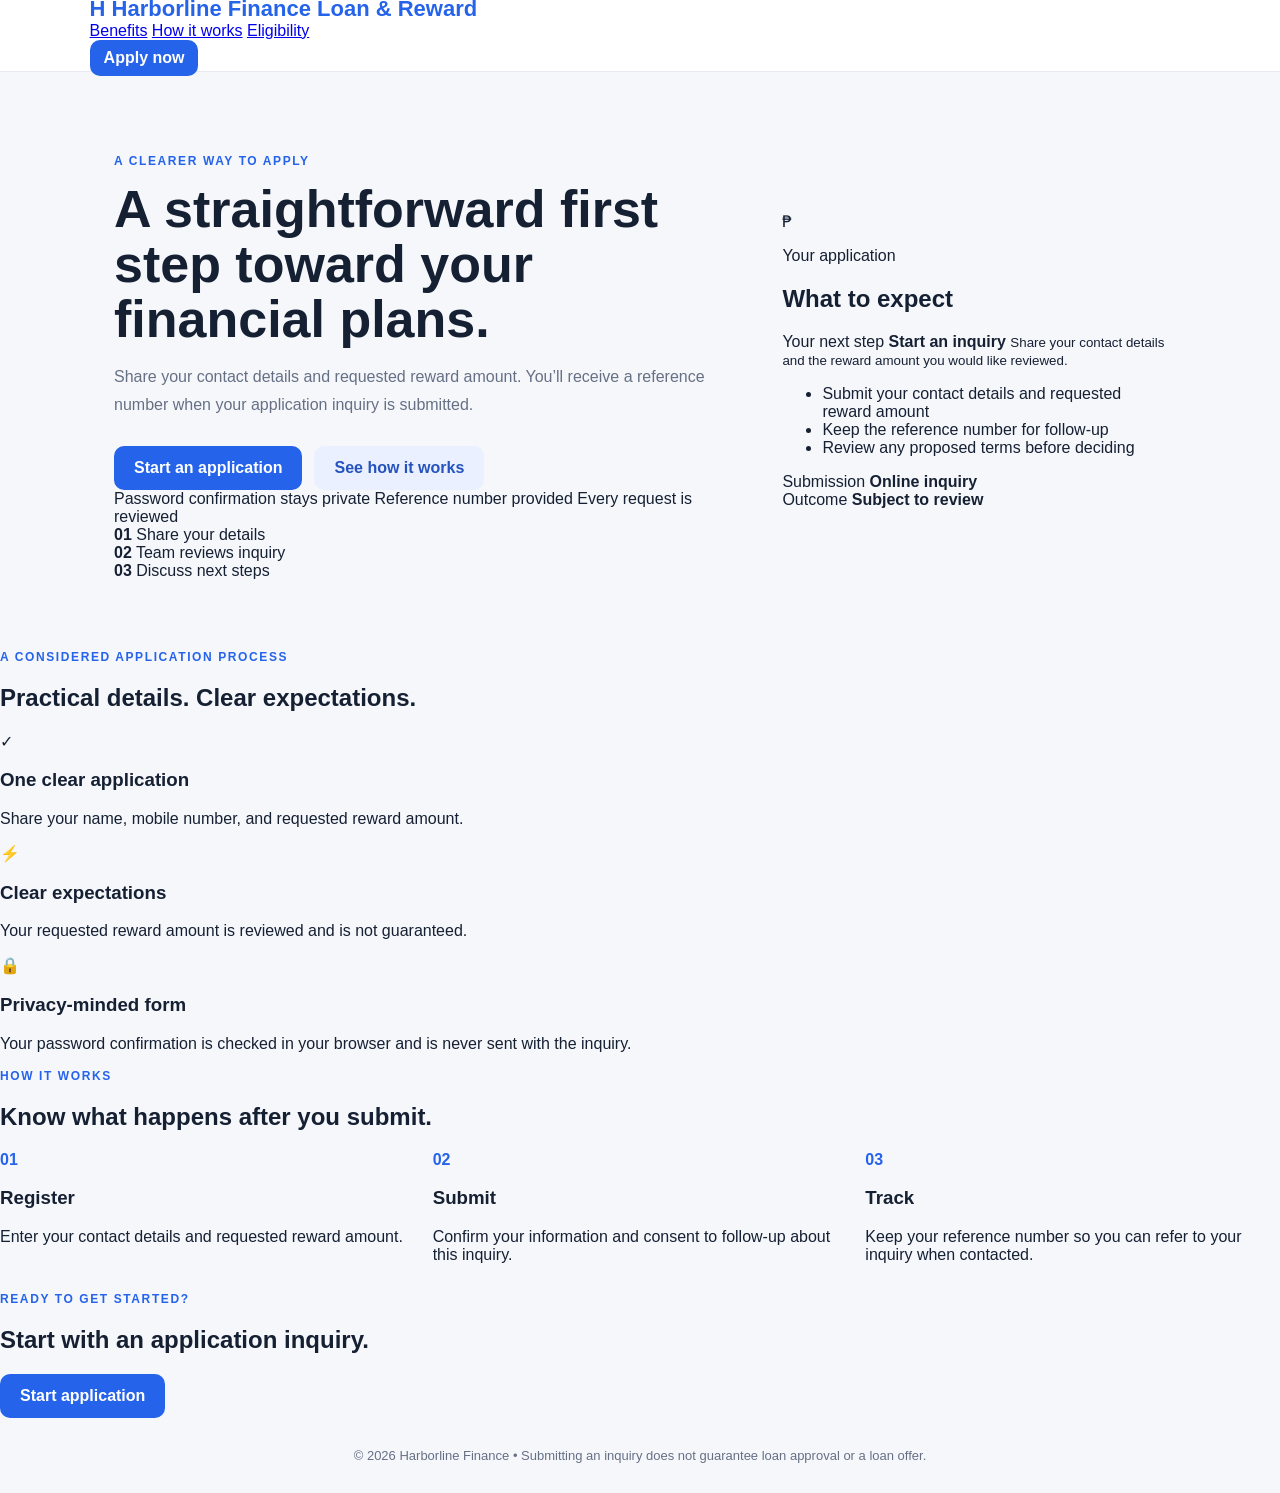
==== frontend/index.html @ 970af8f3 "Revise index.html for SEO and content improvements Updated the title and meta description for better" ====
<!doctype html>
<html lang="en">
<head>
  <meta charset="UTF-8">
  <meta name="viewport" content="width=device-width,initial-scale=1">
  <meta name="description" content="Start a loan application inquiry with Harborline Finance.">
  <title>Harborline Finance | Personal loan inquiries</title>
  <link rel="stylesheet" href="style.css">
</head>
<body>
  <header class="nav">
    <div class="nav-inner">
      <a class="brand" href="index.html" aria-label="Harborline Finance home">
        <span class="brand-mark" aria-hidden="true">H</span>
        <span class="brand-copy">
          <span class="brand-name"><span class="brand-harborline">Harborline</span> <span class="brand-finance">Finance</span></span>
          <span class="brand-tagline">Loan &amp; Reward</span>
        </span>
      </a>
      <nav class="nav-links" aria-label="Main navigation">
        <a href="#benefits">Benefits</a>
        <a href="#how">How it works</a>
        <a href="#eligibility">Eligibility</a>
      </nav>
      <a href="register.html" class="btn small">Apply now</a>
    </div>
  </header>

  <main class="hero container">
    <section class="hero-copy">
      <p class="eyebrow">A CLEARER WAY TO APPLY</p>
      <h1>A straightforward first step toward your financial plans.</h1>
      <p class="sub">Share your contact details and requested reward amount. You’ll receive a reference number when your application inquiry is submitted.</p>
      <div class="actions">
        <a href="register.html" class="btn">Start an application</a>
        <a href="#how" class="btn secondary">See how it works</a>
      </div>

      <div class="trust-row">
        <span>Password confirmation stays private</span>
        <span>Reference number provided</span>
        <span>Every request is reviewed</span>
      </div>

      <div class="stats-row">
        <div>
          <strong>01</strong>
          <span>Share your details</span>
        </div>
        <div>
          <strong>02</strong>
          <span>Team reviews inquiry</span>
        </div>
        <div>
          <strong>03</strong>
          <span>Discuss next steps</span>
        </div>
      </div>
    </section>

    <aside class="loan-panel" aria-label="Application information">
      <div class="panel-header">
        <div class="mini-badge">₱</div>
        <div>
          <p class="panel-label">Your application</p>
          <h2>What to expect</h2>
        </div>
      </div>

      <div class="amount-box">
        <span>Your next step</span>
        <strong>Start an inquiry</strong>
        <small>Share your contact details and the reward amount you would like reviewed.</small>
      </div>

      <ul class="feature-list">
        <li>Submit your contact details and requested reward amount</li>
        <li>Keep the reference number for follow-up</li>
        <li>Review any proposed terms before deciding</li>
      </ul>

      <div class="panel-footer">
        <div>
          <span>Submission</span>
          <strong>Online inquiry</strong>
        </div>
        <div>
          <span>Outcome</span>
          <strong>Subject to review</strong>
        </div>
      </div>
    </aside>
  </main>

  <section id="benefits" class="section container">
    <div class="section-heading">
      <p class="eyebrow">A CONSIDERED APPLICATION PROCESS</p>
      <h2>Practical details. Clear expectations.</h2>
    </div>

    <div class="feature-grid">
      <article class="feature-card">
        <div class="feature-icon">✓</div>
        <h3>One clear application</h3>
        <p>Share your name, mobile number, and requested reward amount.</p>
      </article>
      <article class="feature-card">
        <div class="feature-icon">⚡</div>
        <h3>Clear expectations</h3>
        <p>Your requested reward amount is reviewed and is not guaranteed.</p>
      </article>
      <article class="feature-card">
        <div class="feature-icon">🔒</div>
        <h3>Privacy-minded form</h3>
        <p>Your password confirmation is checked in your browser and is never sent with the inquiry.</p>
      </article>
    </div>
  </section>

  <section id="how" class="section container">
    <div class="section-heading">
      <p class="eyebrow">HOW IT WORKS</p>
      <h2>Know what happens after you submit.</h2>
    </div>

    <div class="steps">
      <div class="step-card">
        <b>01</b>
        <h3>Register</h3>
        <p>Enter your contact details and requested reward amount.</p>
      </div>
      <div class="step-card">
        <b>02</b>
        <h3>Submit</h3>
        <p>Confirm your information and consent to follow-up about this inquiry.</p>
      </div>
      <div class="step-card">
        <b>03</b>
        <h3>Track</h3>
        <p>Keep your reference number so you can refer to your inquiry when contacted.</p>
      </div>
    </div>
  </section>

  <section id="eligibility" class="cta-band container">
    <div>
      <p class="eyebrow">READY TO GET STARTED?</p>
      <h2>Start with an application inquiry.</h2>
    </div>
    <a href="register.html" class="btn">Start application</a>
  </section>

  <footer>© 2026 Harborline Finance • Submitting an inquiry does not guarantee loan approval or a loan offer.</footer>
</body>
</html>
---- frontend/style.css ----
*{box-sizing:border-box}body{margin:0;font-family:Inter,Arial,sans-serif;background:#f5f7fb;color:#162033}.nav{height:72px;background:#fff;border-bottom:1px solid #e7eaf0;display:flex;align-items:center;justify-content:space-between;padding:0 7%;}.brand{font-weight:800;font-size:22px;text-decoration:none;color:#162033}.brand span{color:#2563eb}.hero{max-width:1100px;margin:70px auto;display:grid;grid-template-columns:1.3fr .8fr;gap:45px;align-items:center;padding:0 24px}.eyebrow{font-size:12px;letter-spacing:1.6px;font-weight:800;color:#2563eb}.hero h1{font-size:52px;line-height:1.06;margin:14px 0}.sub,.muted{color:#667085;line-height:1.7}.actions{display:flex;gap:12px;margin-top:28px}.btn{display:inline-block;border:0;border-radius:10px;padding:13px 20px;background:#2563eb;color:#fff;text-decoration:none;font-weight:700;cursor:pointer}.btn:disabled{opacity:.6;cursor:not-allowed}.btn.secondary{background:#eaf0ff;color:#2453bd}.btn.small{padding:9px 14px}.card{background:#fff;border:1px solid #e6eaf0;border-radius:18px;padding:28px;box-shadow:0 10px 30px #1720330b}.reward .icon,.success-icon{width:52px;height:52px;border-radius:14px;background:#eaf0ff;color:#2563eb;display:grid;place-items:center;font-size:25px;font-weight:800}.reward li{margin:12px 0;color:#475467}.how{max-width:1100px;margin:0 auto 80px;padding:0 24px}.steps{display:grid;grid-template-columns:repeat(3,1fr);gap:18px}.steps b{color:#2563eb}.form-wrap{max-width:850px;margin:50px auto;padding:0 20px}.form-card h1{margin:8px 0}.grid{display:grid;grid-template-columns:1fr 1fr;gap:18px;margin:25px 0}label{display:flex;flex-direction:column;gap:7px;font-weight:700;font-size:14px}input,select{border:1px solid #d6dae3;border-radius:9px;padding:12px;font-size:15px;background:#fff}label.check{flex-direction:row;align-items:center;margin:20px 0;font-weight:500}.check input{width:auto}.message{min-height:22px}.error{color:#b42318}.success{text-align:center;max-width:600px;margin:auto}.success-icon{margin:0 auto 20px}footer{text-align:center;color:#667085;padding:30px;font-size:13px}@media(max-width:750px){.hero{grid-template-columns:1fr;margin:40px auto}.hero h1{font-size:38px}.steps,.grid{grid-template-columns:1fr}.nav{padding:0 20px}}
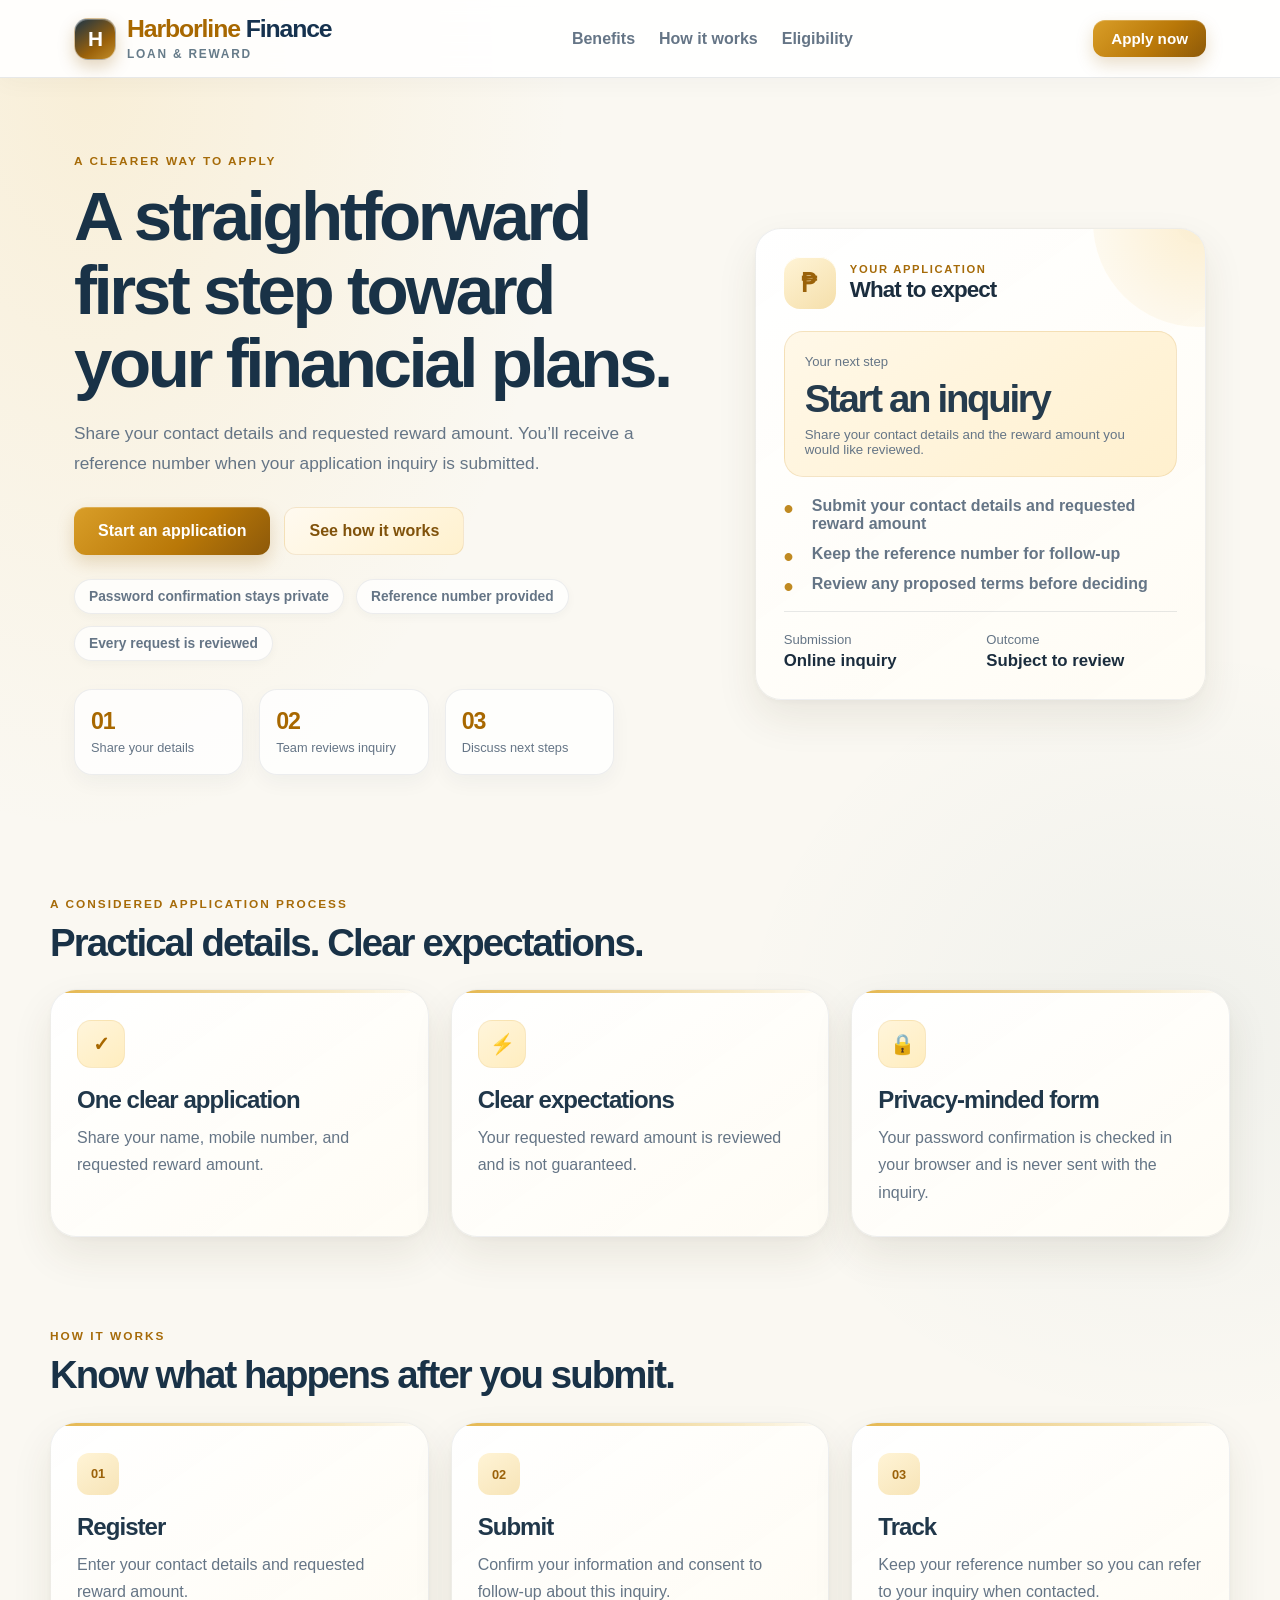
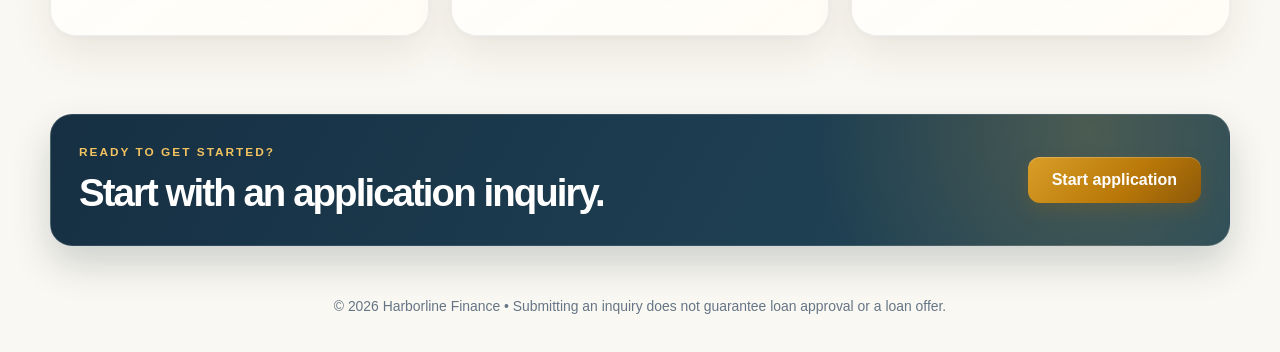
==== commit 1adf5688: "Update index.html" ====
--- a/frontend/index.html
+++ b/frontend/index.html
@@ -6,6 +6,12 @@
   <meta name="description" content="Start a loan application inquiry with Harborline Finance.">
   <title>Harborline Finance | Personal loan inquiries</title>
   <link rel="stylesheet" href="style.css">
+  <meta property="og:type" content="website">
+  <meta property="og:url" content="https://quickreward.vercel.app/">
+  <meta property="og:title" content="Harborline Finance | Loan & Reward">
+  <meta property="og:description" content="A straightforward first step toward your financial plans. Visit Harborline Finance to learn more.">
+  <meta property="og:image" content="https://quickreward.vercel.app/preview.jpg">
+  <meta name="twitter:card" content="summary_large_image">
 </head>
 <body>
   <header class="nav">
--- a/frontend/style.css
+++ b/frontend/style.css
@@ -1 +1,1173 @@
-*{box-sizing:border-box}body{margin:0;font-family:Inter,Arial,sans-serif;background:#f5f7fb;color:#162033}.nav{height:72px;background:#fff;border-bottom:1px solid #e7eaf0;display:flex;align-items:center;justify-content:space-between;padding:0 7%;}.brand{font-weight:800;font-size:22px;text-decoration:none;color:#162033}.brand span{color:#2563eb}.hero{max-width:1100px;margin:70px auto;display:grid;grid-template-columns:1.3fr .8fr;gap:45px;align-items:center;padding:0 24px}.eyebrow{font-size:12px;letter-spacing:1.6px;font-weight:800;color:#2563eb}.hero h1{font-size:52px;line-height:1.06;margin:14px 0}.sub,.muted{color:#667085;line-height:1.7}.actions{display:flex;gap:12px;margin-top:28px}.btn{display:inline-block;border:0;border-radius:10px;padding:13px 20px;background:#2563eb;color:#fff;text-decoration:none;font-weight:700;cursor:pointer}.btn:disabled{opacity:.6;cursor:not-allowed}.btn.secondary{background:#eaf0ff;color:#2453bd}.btn.small{padding:9px 14px}.card{background:#fff;border:1px solid #e6eaf0;border-radius:18px;padding:28px;box-shadow:0 10px 30px #1720330b}.reward .icon,.success-icon{width:52px;height:52px;border-radius:14px;background:#eaf0ff;color:#2563eb;display:grid;place-items:center;font-size:25px;font-weight:800}.reward li{margin:12px 0;color:#475467}.how{max-width:1100px;margin:0 auto 80px;padding:0 24px}.steps{display:grid;grid-template-columns:repeat(3,1fr);gap:18px}.steps b{color:#2563eb}.form-wrap{max-width:850px;margin:50px auto;padding:0 20px}.form-card h1{margin:8px 0}.grid{display:grid;grid-template-columns:1fr 1fr;gap:18px;margin:25px 0}label{display:flex;flex-direction:column;gap:7px;font-weight:700;font-size:14px}input,select{border:1px solid #d6dae3;border-radius:9px;padding:12px;font-size:15px;background:#fff}label.check{flex-direction:row;align-items:center;margin:20px 0;font-weight:500}.check input{width:auto}.message{min-height:22px}.error{color:#b42318}.success{text-align:center;max-width:600px;margin:auto}.success-icon{margin:0 auto 20px}footer{text-align:center;color:#667085;padding:30px;font-size:13px}@media(max-width:750px){.hero{grid-template-columns:1fr;margin:40px auto}.hero h1{font-size:38px}.steps,.grid{grid-template-columns:1fr}.nav{padding:0 20px}}
+* { box-sizing: border-box; }
+
+:root {
+  --bg: #faf8f2;
+  --panel: rgba(255, 255, 255, 0.92);
+  --panel-strong: #ffffff;
+  --primary: #a86800;
+  --primary-strong: #7e4d00;
+  --primary-soft: #fff4d8;
+  --accent: #b88624;
+  --text: #1b2d3e;
+  --muted: #657586;
+  --line: rgba(27, 45, 62, 0.1);
+  --shadow: 0 22px 55px rgba(63, 49, 23, 0.1);
+  --soft-raised: 0 18px 42px rgba(68, 53, 25, 0.09), 0 2px 7px rgba(68, 53, 25, 0.035);
+  --soft-inset: inset 0 1px 2px rgba(27, 45, 62, 0.025);
+  --success: #128366;
+  --danger: #b42318;
+}
+
+html {
+  scroll-behavior: smooth;
+}
+
+body {
+  margin: 0;
+  min-height: 100vh;
+  font-family: Inter, "Segoe UI", Arial, sans-serif;
+  background:
+    radial-gradient(ellipse at 7% 4%, rgba(240, 190, 79, 0.16), transparent 30rem),
+    radial-gradient(ellipse at 92% 53%, rgba(14, 74, 91, 0.045), transparent 28rem),
+    var(--bg);
+  color: var(--text);
+}
+
+img {
+  max-width: 100%;
+  display: block;
+}
+
+button, input, select, textarea {
+  font: inherit;
+}
+
+.container {
+  max-width: 1180px;
+  margin: 0 auto;
+  padding: 0 24px;
+}
+
+.nav {
+  position: sticky;
+  top: 0;
+  z-index: 5;
+  backdrop-filter: blur(16px);
+  background: rgba(255, 255, 255, 0.9);
+  border-bottom: 1px solid var(--line);
+  box-shadow: 0 4px 24px rgba(27, 45, 62, 0.035);
+}
+
+.nav-inner {
+  max-width: 1180px;
+  margin: 0 auto;
+  padding: 16px 24px;
+  display: flex;
+  align-items: center;
+  justify-content: space-between;
+  gap: 18px;
+}
+
+.nav-inner.narrow {
+  max-width: 1180px;
+}
+
+.brand {
+  display: inline-flex;
+  align-items: center;
+  gap: 11px;
+  color: var(--text);
+  text-decoration: none;
+  font-weight: 800;
+  font-size: clamp(1.25rem, 2.2vw, 1.55rem);
+  letter-spacing: -0.045em;
+  white-space: nowrap;
+  transition: transform 0.18s ease;
+}
+
+.brand:hover {
+  transform: translateY(-1px);
+}
+
+.brand-mark {
+  width: 42px;
+  height: 42px;
+  display: grid;
+  place-items: center;
+  flex: 0 0 auto;
+  border: 1px solid rgba(255, 255, 255, 0.55);
+  border-radius: 14px;
+  background: linear-gradient(145deg, #1b3448 0%, #9a610a 64%, #edbd4b 140%);
+  box-shadow: 0 7px 16px rgba(142, 91, 8, 0.25), inset 0 1px 0 rgba(255, 255, 255, 0.3);
+  color: #fff;
+  font-size: 1.3rem;
+  font-weight: 850;
+  letter-spacing: -0.06em;
+}
+
+.brand-copy,
+.brand .brand-name,
+.brand .brand-tagline {
+  display: block;
+}
+
+.brand .brand-name {
+  line-height: 1.05;
+}
+
+.brand-harborline {
+  color: #a86800;
+}
+
+.brand-finance {
+  color: #16324f;
+}
+
+.brand .brand-tagline {
+  margin-top: 5px;
+  color: #667b89;
+  font-size: 0.48em;
+  font-weight: 750;
+  letter-spacing: 0.15em;
+  line-height: 1.2;
+  text-transform: uppercase;
+}
+
+.nav-links {
+  display: flex;
+  align-items: center;
+  gap: 24px;
+}
+
+.nav-links a {
+  text-decoration: none;
+  color: var(--muted);
+  font-weight: 600;
+  transition: color 0.15s ease;
+}
+
+.nav-links a:hover {
+  color: var(--primary);
+}
+
+.btn {
+  display: inline-flex;
+  align-items: center;
+  justify-content: center;
+  border: none;
+  border-radius: 12px;
+  background: linear-gradient(135deg, #d99e28 0%, #b97808 58%, #8d5909 100%);
+  color: #fff;
+  font-weight: 700;
+  text-decoration: none;
+  cursor: pointer;
+  padding: 14px 24px;
+  box-shadow: 0 7px 17px rgba(153, 99, 13, 0.22), inset 0 1px 0 rgba(255, 255, 255, 0.22);
+  transition: transform 0.18s ease, box-shadow 0.18s ease, background-color 0.18s ease;
+}
+
+.btn:hover {
+  transform: translateY(-2px);
+  box-shadow: 0 11px 22px rgba(153, 99, 13, 0.28), inset 0 1px 0 rgba(255, 255, 255, 0.24);
+}
+
+.btn:focus-visible,
+.nav a:focus-visible,
+input:focus-visible,
+select:focus-visible,
+textarea:focus-visible {
+  outline: 3px solid rgba(195, 137, 32, 0.38);
+  outline-offset: 3px;
+}
+
+.btn:disabled {
+  opacity: 0.65;
+  cursor: not-allowed;
+  transform: none;
+}
+
+.btn.secondary {
+  border: 1px solid rgba(168, 104, 0, 0.13);
+  background: linear-gradient(145deg, #fffaf0, #fff1ce);
+  color: #80520b;
+  box-shadow: none;
+}
+
+.btn.small {
+  padding: 10px 18px;
+  font-size: 0.95rem;
+}
+
+.hero {
+  display: grid;
+  grid-template-columns: 1.25fr 0.9fr;
+  align-items: center;
+  gap: 54px;
+  min-height: 680px;
+  padding-top: 76px;
+  padding-bottom: 64px;
+}
+
+.eyebrow {
+  margin: 0 0 12px;
+  font-size: 0.74rem;
+  font-weight: 800;
+  letter-spacing: 0.17em;
+  color: #a66b09;
+}
+
+.hero-copy h1,
+.section-heading h2,
+.info-panel h1,
+.form-panel h2,
+.success-card h1 {
+  margin: 0;
+  letter-spacing: -0.05em;
+  line-height: 1.06;
+}
+
+.hero-copy h1 {
+  font-size: clamp(3rem, 5.4vw, 5.35rem);
+  max-width: 610px;
+  color: #193247;
+}
+
+.sub,
+.muted,
+.success-copy {
+  color: var(--muted);
+  line-height: 1.75;
+}
+
+.sub {
+  max-width: 610px;
+  margin-top: 18px;
+  font-size: 1.08rem;
+  max-width: 570px;
+}
+
+.actions {
+  display: flex;
+  flex-wrap: wrap;
+  gap: 14px;
+  margin-top: 28px;
+}
+
+.trust-row {
+  display: flex;
+  flex-wrap: wrap;
+  gap: 12px;
+  margin-top: 24px;
+}
+
+.trust-row span {
+  background: rgba(255, 255, 255, 0.76);
+  border: 1px solid rgba(27, 45, 62, 0.08);
+  border-radius: 999px;
+  padding: 9px 14px;
+  color: var(--muted);
+  font-size: 0.86rem;
+  font-weight: 600;
+  box-shadow: 0 3px 10px rgba(27, 45, 62, 0.035);
+}
+
+.stats-row {
+  display: grid;
+  grid-template-columns: repeat(3, minmax(120px, 1fr));
+  gap: 16px;
+  max-width: 540px;
+  margin-top: 28px;
+}
+
+.stats-row div {
+  background: rgba(255, 255, 255, 0.78);
+  border: 1px solid rgba(27, 45, 62, 0.08);
+  border-radius: 18px;
+  padding: 18px 16px;
+  box-shadow: 0 8px 20px rgba(27, 45, 62, 0.045);
+}
+
+.stats-row strong {
+  display: block;
+  font-size: 1.45rem;
+  letter-spacing: -0.05em;
+  margin-bottom: 3px;
+  color: #a86800;
+}
+
+.stats-row span {
+  color: var(--muted);
+  font-size: 0.8rem;
+}
+
+.loan-panel,
+.feature-card,
+.step-card,
+.auth-panel,
+.success-card {
+  background: linear-gradient(145deg, rgba(255, 255, 255, 0.98), rgba(255, 252, 244, 0.96));
+  border: 1px solid rgba(27, 45, 62, 0.075);
+  box-shadow: var(--soft-raised);
+  border-radius: 26px;
+  backdrop-filter: blur(10px);
+}
+
+.feature-card,
+.step-card {
+  transition: transform 0.18s ease, box-shadow 0.18s ease, border-color 0.18s ease;
+}
+
+.feature-card:hover,
+.step-card:hover {
+  transform: translateY(-3px);
+  border-color: rgba(29, 78, 216, 0.18);
+  box-shadow: 9px 9px 22px rgba(191, 201, 217, 0.35), -9px -9px 22px rgba(255, 255, 255, 0.96);
+}
+
+.loan-panel {
+  position: relative;
+  overflow: hidden;
+  padding: 28px;
+}
+
+.loan-panel::before {
+  position: absolute;
+  content: "";
+  width: 210px;
+  height: 210px;
+  top: -112px;
+  right: -98px;
+  border-radius: 50%;
+  background: radial-gradient(circle, rgba(240, 190, 79, 0.25), rgba(240, 190, 79, 0));
+  pointer-events: none;
+}
+
+.panel-header {
+  display: flex;
+  align-items: center;
+  gap: 14px;
+  margin-bottom: 22px;
+}
+
+.mini-badge {
+  width: 52px;
+  height: 52px;
+  border-radius: 16px;
+  background: linear-gradient(145deg, #fff4d6, #f5dfab);
+  color: #9a620a;
+  box-shadow: inset 0 1px 0 rgba(255, 255, 255, 0.9);
+  display: grid;
+  place-items: center;
+  font-size: 1.6rem;
+  font-weight: 800;
+}
+
+.panel-label {
+  margin: 0 0 2px;
+  font-size: 0.7rem;
+  text-transform: uppercase;
+  letter-spacing: 0.15em;
+  color: #a66b09;
+  font-weight: 700;
+}
+
+.panel-header h2 {
+  margin: 0;
+  font-size: 1.4rem;
+  letter-spacing: -0.04em;
+}
+
+.amount-box {
+  background: linear-gradient(145deg, #fff8e8 0%, #fff0ce 100%);
+  border: 1px solid rgba(185, 125, 22, 0.16);
+  border-radius: 19px;
+  padding: 22px 20px 19px;
+}
+
+.amount-box span,
+.reference-box span,
+.panel-footer span {
+  display: block;
+  color: var(--muted);
+  font-size: 0.82rem;
+}
+
+.amount-box strong {
+  display: block;
+  margin-top: 8px;
+  font-size: clamp(1.8rem, 3vw, 2.55rem);
+  letter-spacing: -0.06em;
+  color: #253b4d;
+}
+
+.amount-box small {
+  display: block;
+  margin-top: 6px;
+  color: var(--muted);
+}
+
+.feature-list {
+  padding: 0;
+  margin: 20px 0 0;
+  list-style: none;
+  display: grid;
+  gap: 12px;
+}
+
+.feature-list li {
+  position: relative;
+  padding-left: 28px;
+  color: var(--muted);
+  font-weight: 600;
+}
+
+.feature-list li::before {
+  content: "•";
+  position: absolute;
+  left: 0;
+  top: -2px;
+  color: #c08a22;
+  font-size: 1.7rem;
+  line-height: 1;
+}
+
+.panel-footer {
+  display: grid;
+  grid-template-columns: repeat(2, minmax(120px, 1fr));
+  gap: 12px;
+  padding-top: 20px;
+  margin-top: 18px;
+  border-top: 1px solid var(--line);
+}
+
+.panel-footer strong,
+.reference-box strong {
+  display: block;
+  margin-top: 4px;
+  font-size: 1.05rem;
+}
+
+.section {
+  padding: 58px 0 34px;
+}
+
+.section-heading {
+  margin-bottom: 26px;
+}
+
+.section-heading h2 {
+  font-size: clamp(2rem, 3vw, 3rem);
+  max-width: 680px;
+  color: #193247;
+}
+
+.section-heading h1 {
+  margin: 0;
+  color: #193247;
+  font-size: clamp(2.3rem, 4.4vw, 3.7rem);
+  letter-spacing: -0.055em;
+  line-height: 1.06;
+}
+
+.section-heading > .muted {
+  max-width: 620px;
+  margin: 14px 0 0;
+}
+
+.feature-grid,
+.steps {
+  display: grid;
+  gap: 22px;
+}
+
+.feature-grid {
+  grid-template-columns: repeat(3, minmax(0, 1fr));
+}
+
+.feature-card,
+.step-card {
+  position: relative;
+  overflow: hidden;
+  padding: 30px 26px;
+}
+
+.feature-card::before,
+.step-card::before {
+  position: absolute;
+  content: "";
+  width: 100%;
+  height: 3px;
+  top: 0;
+  left: 0;
+  background: linear-gradient(90deg, #e4b64e, #f6e6bd 72%, transparent);
+}
+
+.feature-icon {
+  width: 48px;
+  height: 48px;
+  border-radius: 14px;
+  display: grid;
+  place-items: center;
+  border: 1px solid rgba(184, 126, 25, 0.1);
+  background: linear-gradient(145deg, #fff5db, #ffedbf);
+  color: #a86800;
+  font-weight: 800;
+  font-size: 1.25rem;
+}
+
+.feature-card h3,
+.step-card h3 {
+  margin: 18px 0 10px;
+  font-size: 1.5rem;
+  letter-spacing: -0.04em;
+  color: #20374a;
+}
+
+.feature-card p,
+.step-card p {
+  margin: 0;
+  color: var(--muted);
+  line-height: 1.7;
+}
+
+.steps {
+  grid-template-columns: repeat(3, minmax(0, 1fr));
+}
+
+.step-card b {
+  display: inline-flex;
+  align-items: center;
+  justify-content: center;
+  width: 42px;
+  height: 42px;
+  border-radius: 12px;
+  background: linear-gradient(145deg, #fff4d6, #f7e4b7);
+  color: #9b620a;
+  font-size: 0.8rem;
+}
+
+.step-card h3 {
+  margin-top: 18px;
+}
+
+.cta-band {
+  display: flex;
+  align-items: center;
+  justify-content: space-between;
+  gap: 22px;
+  padding: 30px 28px;
+  margin: 44px auto 34px;
+  background:
+    radial-gradient(circle at 88% 12%, rgba(231, 178, 67, 0.21), transparent 17rem),
+    linear-gradient(120deg, #162f43 0%, #23485a 100%);
+  border: 1px solid rgba(255, 255, 255, 0.12);
+  border-radius: 22px;
+  box-shadow: 0 18px 38px rgba(24, 49, 62, 0.2);
+}
+
+.cta-band .eyebrow,
+.cta-band h2 {
+  color: #fff;
+}
+
+.cta-band .eyebrow {
+  color: #f2c35f;
+}
+
+.cta-band h2 {
+  margin: 0;
+  font-size: clamp(1.8rem, 3vw, 2.6rem);
+  letter-spacing: -0.05em;
+}
+
+footer {
+  text-align: center;
+  color: var(--muted);
+  padding: 18px 24px 38px;
+  font-size: 0.87rem;
+}
+
+.auth-page {
+  background:
+    radial-gradient(circle at 12% 22%, rgba(29, 78, 216, 0.075), transparent 24rem),
+    var(--bg);
+}
+
+.auth-shell {
+  display: grid;
+  grid-template-columns: 0.95fr 1.05fr;
+  gap: 28px;
+  align-items: stretch;
+  padding-top: 52px;
+  padding-bottom: 56px;
+}
+
+.auth-panel {
+  padding: 28px;
+}
+
+.application-form {
+  position: relative;
+  overflow: hidden;
+  max-width: 760px;
+  margin: 0 auto;
+  padding: 38px;
+  border-radius: 26px;
+}
+
+.registration-main {
+  max-width: 940px;
+  padding-top: 52px;
+  padding-bottom: 64px;
+}
+
+.registration-heading {
+  max-width: 760px;
+  margin: 0 auto 28px;
+  text-align: center;
+}
+
+.registration-heading .eyebrow {
+  display: inline-block;
+  margin-bottom: 14px;
+  padding: 8px 12px;
+  border: 1px solid rgba(184, 126, 25, 0.15);
+  border-radius: 999px;
+  background: linear-gradient(145deg, #fff9e9, #fff0cd);
+}
+
+.registration-heading > .muted {
+  margin-left: auto;
+  margin-right: auto;
+}
+
+.application-form::before {
+  position: absolute;
+  content: "";
+  height: 5px;
+  inset: 0 0 auto;
+  background: linear-gradient(90deg, #e7b64c, #f5dfaa 48%, #c98b20);
+}
+
+.form-card-heading {
+  margin-bottom: 8px;
+}
+
+.form-step {
+  display: inline-block;
+  margin-bottom: 10px;
+  color: #a86800;
+  font-size: 0.7rem;
+  font-weight: 800;
+  letter-spacing: 0.14em;
+}
+
+.form-card-heading h2 {
+  margin: 0;
+  color: #1b3448;
+  font-size: clamp(1.5rem, 3vw, 1.9rem);
+  letter-spacing: -0.04em;
+}
+
+.form-card-heading p {
+  margin: 7px 0 0;
+  color: var(--muted);
+  line-height: 1.6;
+}
+
+.form-group {
+  min-width: 0;
+  margin: 26px 0 0;
+  padding: 0;
+  border: 0;
+}
+
+.form-group + .form-group {
+  padding-top: 22px;
+  border-top: 1px solid var(--line);
+}
+
+.form-group legend {
+  width: 100%;
+  padding: 0;
+  color: #20374a;
+  font-size: 1rem;
+  font-weight: 750;
+  letter-spacing: -0.02em;
+}
+
+.form-group legend span {
+  display: inline-grid;
+  width: 27px;
+  height: 27px;
+  margin-right: 8px;
+  place-items: center;
+  border-radius: 9px;
+  background: linear-gradient(145deg, #fff4d6, #f7e4b7);
+  color: #9b620a;
+  font-size: 0.7rem;
+  letter-spacing: 0;
+  vertical-align: middle;
+}
+
+.form-group .grid {
+  margin: 18px 0 0;
+}
+
+.application-form > .muted {
+  margin: 0;
+}
+
+.password-note {
+  margin: 16px 0 0;
+  padding: 12px 14px;
+  border: 1px solid rgba(184, 126, 25, 0.14);
+  border-radius: 12px;
+  background: linear-gradient(145deg, #fffaf0, #fff5df);
+  color: var(--muted);
+  font-size: 0.84rem;
+  line-height: 1.6;
+}
+
+.back-link {
+  color: var(--muted);
+  text-decoration: none;
+  font-size: 0.92rem;
+  font-weight: 650;
+}
+
+.back-link:hover {
+  color: var(--primary);
+}
+
+.info-panel {
+  display: flex;
+  flex-direction: column;
+  justify-content: center;
+}
+
+.info-panel h1 {
+  font-size: clamp(2.2rem, 3vw, 3.2rem);
+  margin-bottom: 16px;
+}
+
+.info-list {
+  list-style: none;
+  margin: 20px 0 22px;
+  padding: 0;
+  display: grid;
+  gap: 12px;
+}
+
+.info-list li {
+  position: relative;
+  padding-left: 28px;
+  color: var(--muted);
+  font-weight: 600;
+}
+
+.info-list li::before {
+  content: "✓";
+  position: absolute;
+  left: 0;
+  top: 0;
+  color: var(--success);
+  font-weight: 800;
+}
+
+.application-note {
+  margin-top: 10px;
+  border-left: 3px solid var(--primary);
+  border-radius: 0 12px 12px 0;
+  background: rgba(29, 78, 216, 0.045);
+  padding: 16px 18px;
+}
+
+.application-note strong {
+  font-size: 0.9rem;
+}
+
+.application-note p {
+  margin: 7px 0 0;
+  color: var(--muted);
+  font-size: 0.9rem;
+  line-height: 1.65;
+}
+
+.mini-card {
+  max-width: 220px;
+  background: linear-gradient(135deg, rgba(24, 73, 214, 0.08), rgba(28, 195, 156, 0.08));
+  border: 1px solid rgba(24, 73, 214, 0.08);
+  border-radius: 18px;
+  padding: 16px 18px;
+}
+
+.mini-label {
+  display: block;
+  color: var(--muted);
+  font-size: 0.75rem;
+  text-transform: uppercase;
+  letter-spacing: 0.12em;
+  margin-bottom: 8px;
+}
+
+.mini-card strong {
+  font-size: 1.5rem;
+  letter-spacing: -0.05em;
+}
+
+.form-panel {
+  display: flex;
+  flex-direction: column;
+  justify-content: center;
+}
+
+.form-panel h2 {
+  font-size: clamp(2rem, 2.4vw, 2.6rem);
+  margin-bottom: 8px;
+}
+
+.grid {
+  display: grid;
+  grid-template-columns: repeat(2, minmax(0, 1fr));
+  gap: 20px;
+  margin: 24px 0 18px;
+}
+
+.form-section + .form-section {
+  margin-top: 26px;
+  padding-top: 24px;
+  border-top: 1px solid var(--line);
+}
+
+.form-section h3 {
+  margin: 0 0 4px;
+  font-size: 1rem;
+  letter-spacing: -0.02em;
+}
+
+.form-section .grid {
+  margin-top: 18px;
+}
+
+label {
+  display: flex;
+  flex-direction: column;
+  gap: 8px;
+  font-weight: 700;
+  font-size: 0.88rem;
+  color: var(--text);
+}
+
+label:focus-within {
+  color: #875509;
+}
+
+input,
+select,
+textarea {
+  width: 100%;
+  border: 1px solid rgba(27, 45, 62, 0.14);
+  border-radius: 12px;
+  background: rgba(255, 255, 255, 0.98);
+  padding: 13px 14px;
+  font-size: 1rem;
+  color: var(--text);
+  box-shadow: var(--soft-inset);
+  transition: border-color 0.15s ease, box-shadow 0.15s ease, background-color 0.15s ease;
+}
+
+textarea {
+  min-height: 88px;
+  resize: vertical;
+}
+
+select {
+  cursor: pointer;
+}
+
+input:focus,
+select:focus,
+textarea:focus {
+  outline: none;
+  border-color: rgba(184, 126, 25, 0.72);
+  background-color: #fff;
+  box-shadow: 0 0 0 4px rgba(224, 175, 70, 0.17), var(--soft-inset);
+}
+
+.reward-field input {
+  border-color: rgba(184, 126, 25, 0.3);
+  background: linear-gradient(145deg, #fffdf8, #fff8e9);
+  font-weight: 700;
+}
+
+.reward-field input::placeholder {
+  color: #9a8a6e;
+  font-size: 0.9rem;
+  font-weight: 400;
+}
+
+label small {
+  color: var(--muted);
+  font-size: 0.78rem;
+  line-height: 1.45;
+  font-weight: 400;
+}
+
+label.check {
+  flex-direction: row;
+  align-items: flex-start;
+  gap: 10px;
+  margin: 18px 0 20px;
+  color: var(--muted);
+  font-weight: 600;
+  line-height: 1.55;
+}
+
+.check input {
+  flex: 0 0 auto;
+  width: auto;
+  margin-top: 3px;
+  accent-color: var(--primary);
+  box-shadow: none;
+}
+
+.submit-button {
+  min-width: 240px;
+}
+
+.message {
+  min-height: 24px;
+  margin: 10px 0 0;
+  font-weight: 600;
+  line-height: 1.5;
+}
+
+.message.error {
+  color: var(--danger);
+}
+
+.success-page {
+  min-height: 100vh;
+}
+
+.success-nav .nav-inner {
+  max-width: 760px;
+}
+
+.success-shell {
+  width: min(100%, 760px);
+  padding: 28px 24px;
+  margin: 7vh auto 0;
+}
+
+.success-card {
+  text-align: center;
+  padding: 46px 30px 36px;
+  border-radius: 28px;
+}
+
+.success-icon {
+  width: 72px;
+  height: 72px;
+  margin: 0 auto 18px;
+  display: grid;
+  place-items: center;
+  border-radius: 22px;
+  background: linear-gradient(145deg, #fff4d6, #f5e3b6);
+  color: var(--success);
+  font-size: 2rem;
+  font-weight: 800;
+}
+
+.success-card h1 {
+  font-size: clamp(2.2rem, 3vw, 3.4rem);
+}
+
+.success-copy {
+  max-width: 520px;
+  margin: 14px auto 0;
+}
+
+.reference-box {
+  max-width: 340px;
+  margin: 26px auto 0;
+  background: linear-gradient(145deg, #fff9eb, #fff2d5);
+  border: 1px solid rgba(184, 126, 25, 0.14);
+  border-radius: 14px;
+  padding: 16px 18px;
+}
+
+.success-actions {
+  margin-top: 24px;
+}
+
+.registration-nav .brand {
+  font-size: clamp(1.05rem, 5vw, 1.35rem);
+}
+
+.registration-nav .brand-mark {
+  width: 38px;
+  height: 38px;
+  border-radius: 12px;
+}
+
+@media (max-width: 900px) {
+  .hero,
+  .auth-shell,
+  .feature-grid,
+  .steps,
+  .cta-band {
+    grid-template-columns: 1fr;
+    flex-direction: column;
+  }
+
+  .hero {
+    padding-top: 44px;
+    min-height: auto;
+  }
+
+  .nav-links {
+    display: none;
+  }
+
+  .cta-band {
+    display: flex;
+    align-items: flex-start;
+  }
+}
+
+@media (max-width: 640px) {
+  .container,
+  .nav-inner {
+    padding-left: 18px;
+    padding-right: 18px;
+  }
+
+  .registration-main {
+    padding-top: 36px;
+    padding-bottom: 42px;
+  }
+
+  .registration-heading {
+    margin-bottom: 22px;
+  }
+
+  .registration-nav .nav-inner {
+    flex-wrap: wrap;
+    justify-content: space-between;
+    gap: 10px;
+  }
+
+  .registration-nav .brand {
+    gap: 8px;
+  }
+
+  .registration-nav .btn {
+    width: auto;
+    min-height: 44px;
+    padding: 9px 12px;
+    font-size: 0.85rem;
+  }
+
+  .grid,
+  .stats-row {
+    grid-template-columns: 1fr;
+  }
+
+  .registration-main.container {
+    padding-left: 16px;
+    padding-right: 16px;
+  }
+
+  .registration-heading h1 {
+    font-size: clamp(2rem, 9vw, 2.7rem);
+  }
+
+  .hero-copy h1 {
+    max-width: 100%;
+  }
+
+  .actions {
+    flex-direction: column;
+    align-items: stretch;
+  }
+
+  .btn {
+    width: 100%;
+  }
+
+  .auth-panel,
+  .application-form,
+  .success-card,
+  .loan-panel {
+    padding: 22px 18px;
+  }
+
+  .application-form {
+    padding-top: 28px;
+  }
+
+  .application-form .grid {
+    gap: 18px;
+      margin-top: 16px;
+  }
+
+  .application-form input {
+    min-height: 48px;
+  }
+
+  .application-form .check input {
+    min-height: 20px;
+    min-width: 20px;
+  }
+
+  .password-note {
+    font-size: 0.82rem;
+  }
+
+  .form-panel .grid {
+    gap: 16px;
+  }
+
+  .submit-button {
+    width: 100%;
+    min-height: 48px;
+  }
+
+  .cta-band {
+    padding: 24px 20px;
+  }
+}
+
+@media (max-width: 380px) {
+  .registration-nav .nav-inner {
+    padding-top: 12px;
+    padding-bottom: 12px;
+  }
+
+  .registration-nav .brand {
+    font-size: 1rem;
+  }
+
+  .registration-nav .brand-mark {
+    width: 34px;
+    height: 34px;
+  }
+
+  .registration-nav .btn {
+    padding: 8px 10px;
+    font-size: 0.78rem;
+  }
+}
+
+@media (prefers-reduced-motion: reduce) {
+  *,
+  *::before,
+  *::after {
+    scroll-behavior: auto !important;
+    transition-duration: 0.01ms !important;
+    animation-duration: 0.01ms !important;
+    animation-iteration-count: 1 !important;
+  }
+}
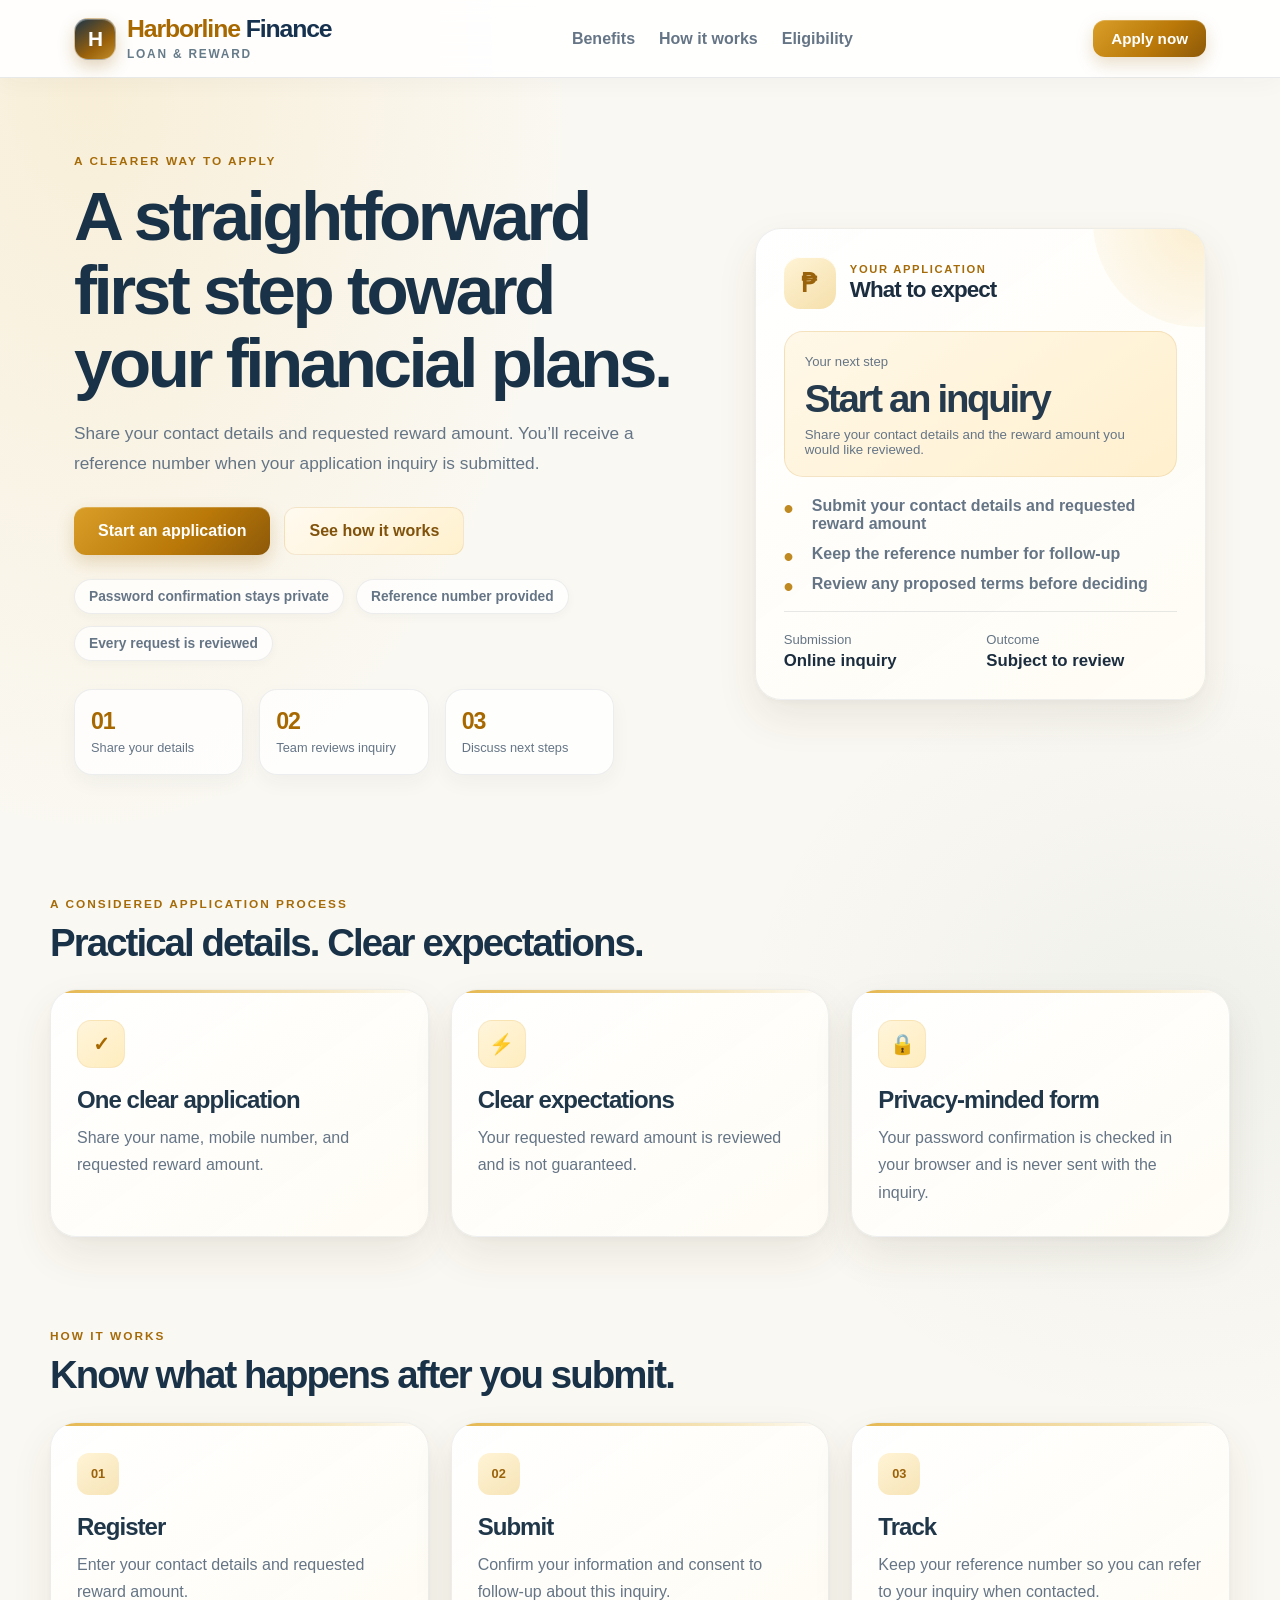
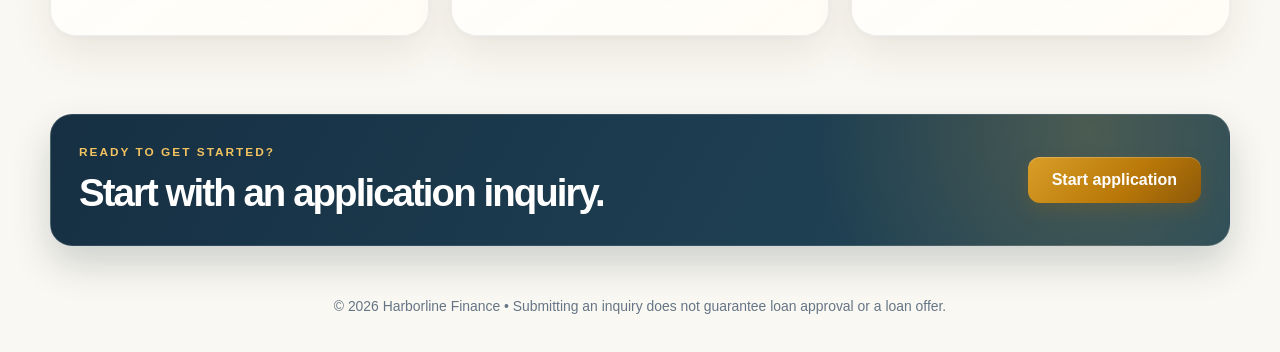
==== commit 6c27a164: "Update index.html" ====
--- a/frontend/index.html
+++ b/frontend/index.html
@@ -10,7 +10,7 @@
   <meta property="og:url" content="https://quickreward.vercel.app/">
   <meta property="og:title" content="Harborline Finance | Loan & Reward">
   <meta property="og:description" content="A straightforward first step toward your financial plans. Visit Harborline Finance to learn more.">
-  <meta property="og:image" content="https://quickreward.vercel.app/preview.jpg">
+  <meta property="og:image" content="https://quickreward.vercel.app/Harborline%20Finance%20Application%20Banner.png">
   <meta name="twitter:card" content="summary_large_image">
 </head>
 <body>
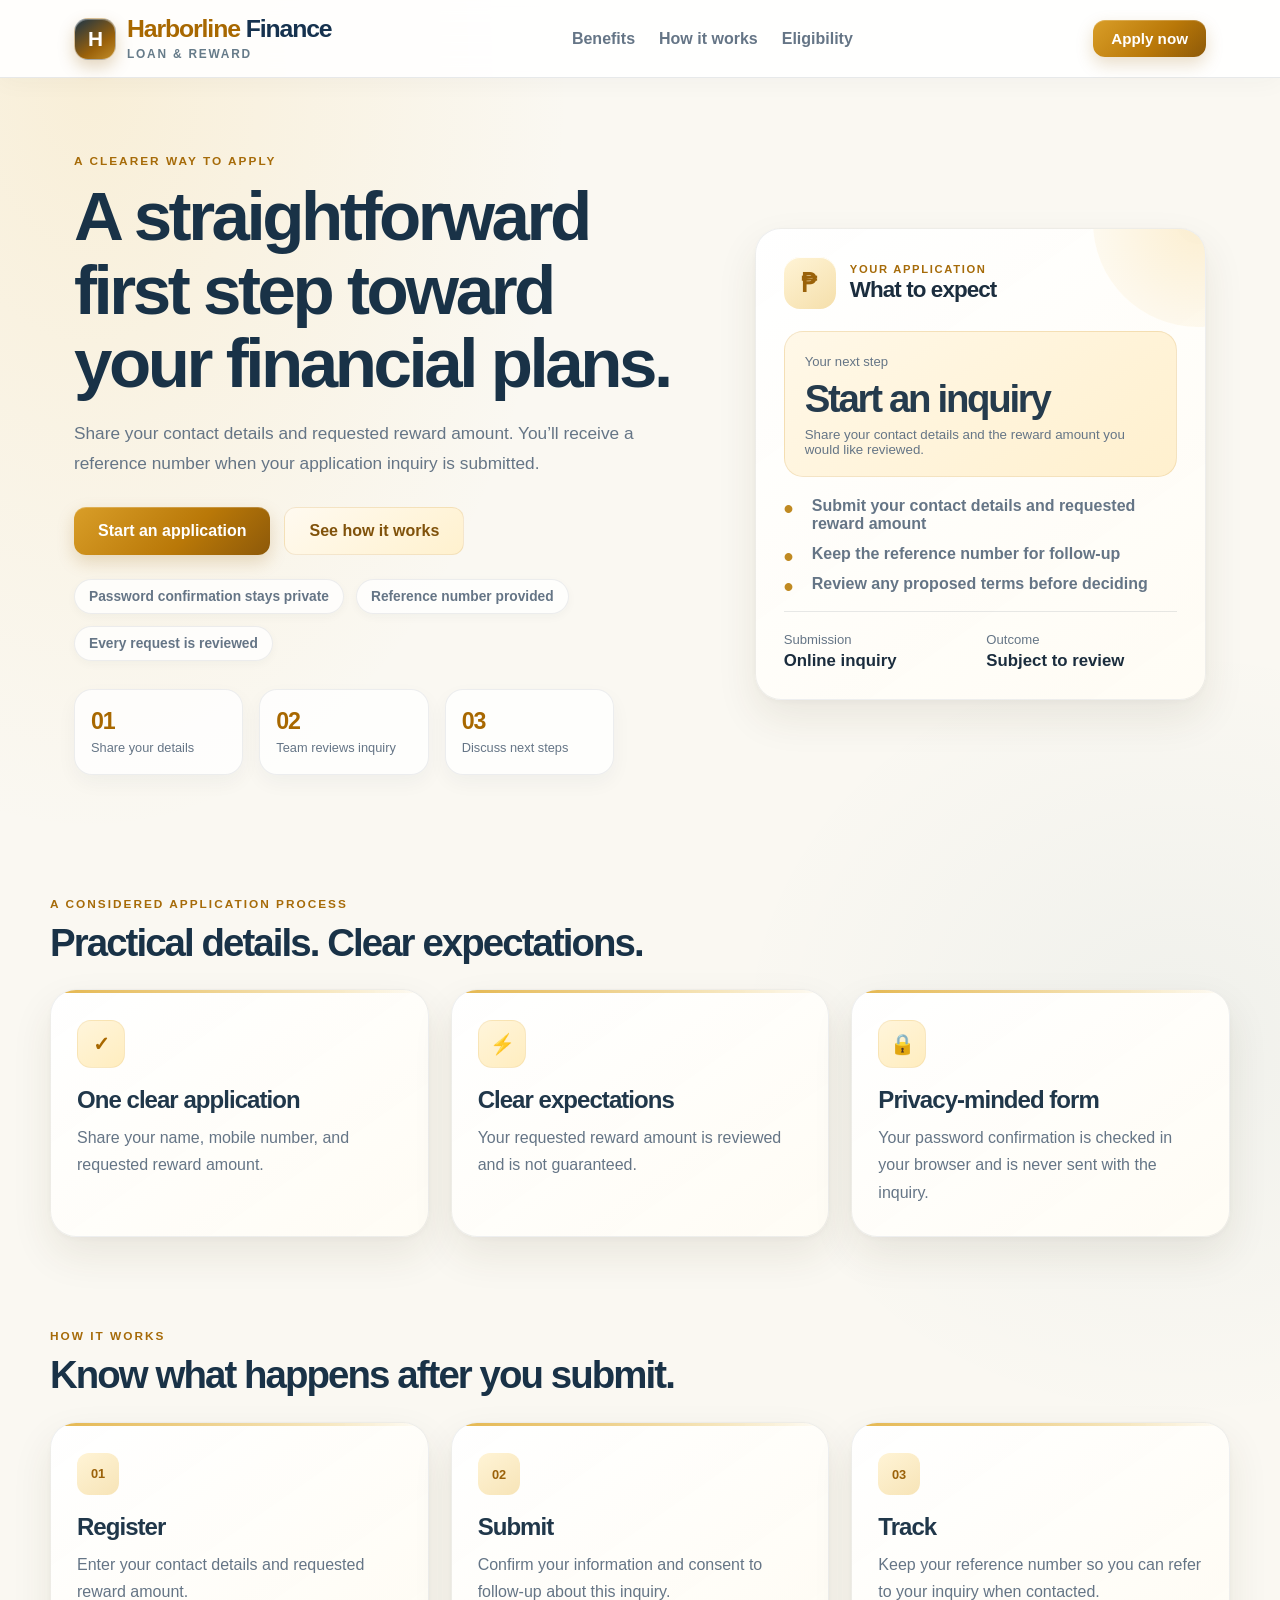
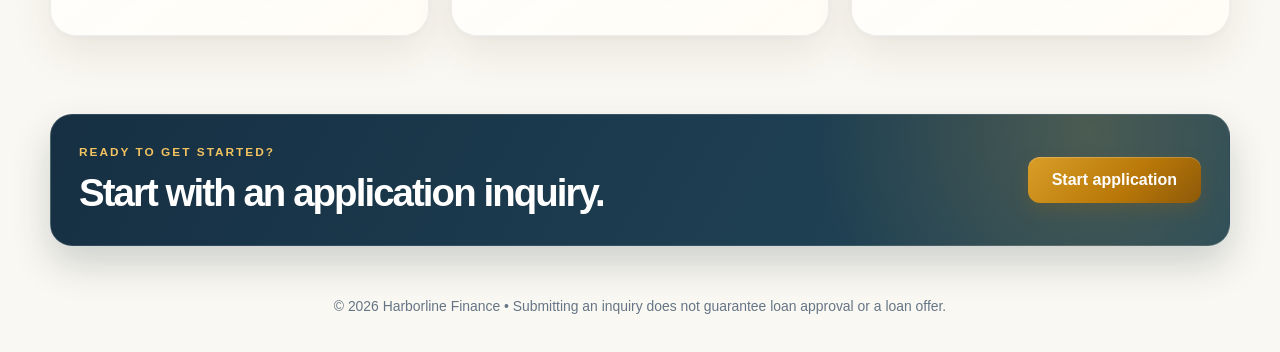
==== commit 9bda917f: "Update Open Graph image URL in index.html" ====
--- a/frontend/index.html
+++ b/frontend/index.html
@@ -10,7 +10,7 @@
   <meta property="og:url" content="https://quickreward.vercel.app/">
   <meta property="og:title" content="Harborline Finance | Loan & Reward">
   <meta property="og:description" content="A straightforward first step toward your financial plans. Visit Harborline Finance to learn more.">
-  <meta property="og:image" content="https://quickreward.vercel.app/Harborline%20Finance%20Application%20Banner.png">
+ <meta property="og:image" content="https://quickreward.vercel.app/frontend/Harborline%20Finance%20Application%20Banner.png">
   <meta name="twitter:card" content="summary_large_image">
 </head>
 <body>
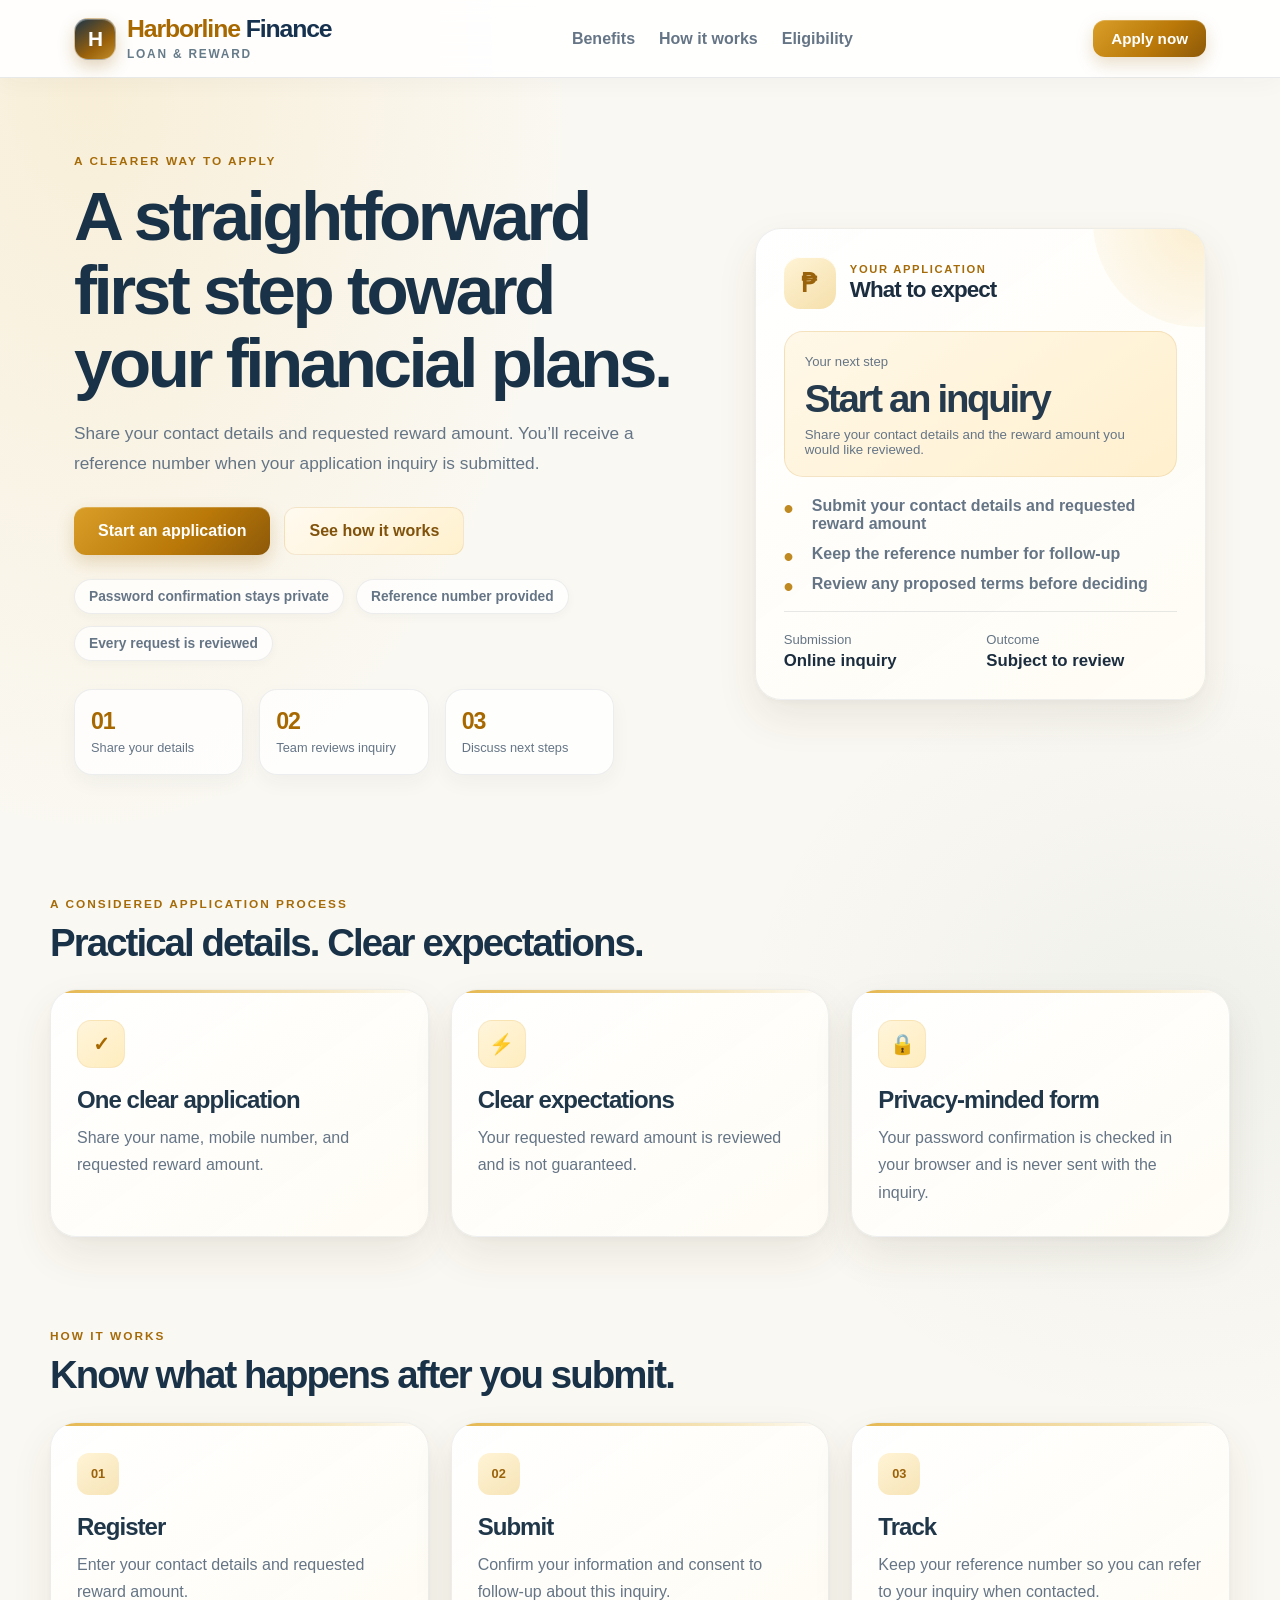
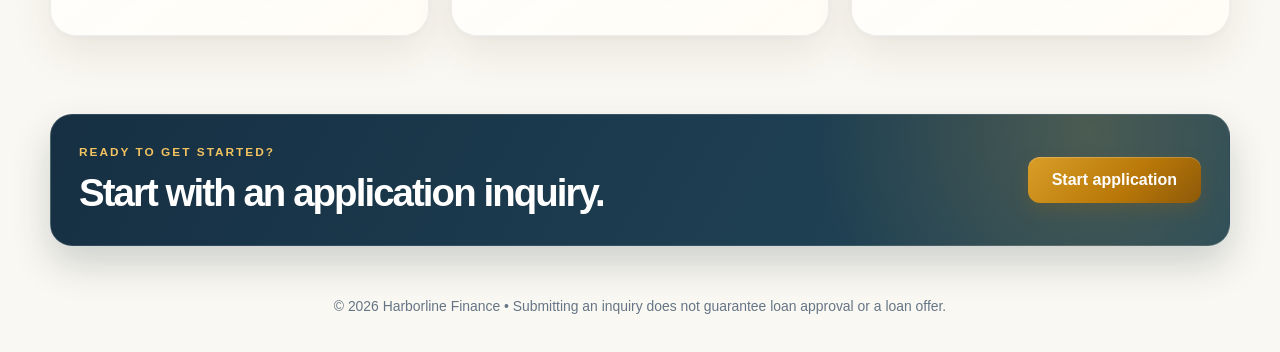
==== commit 80654bd5: "Update Open Graph image URL in index.html" ====
--- a/frontend/index.html
+++ b/frontend/index.html
@@ -10,7 +10,9 @@
   <meta property="og:url" content="https://quickreward.vercel.app/">
   <meta property="og:title" content="Harborline Finance | Loan & Reward">
   <meta property="og:description" content="A straightforward first step toward your financial plans. Visit Harborline Finance to learn more.">
- <meta property="og:image" content="https://quickreward.vercel.app/frontend/Harborline%20Finance%20Application%20Banner.png">
+ 
+<meta property="og:image" content="https://raw.githubusercontent.com/Mernan-123/quickreward1/master/frontend/Harborline%20Finance%20Application%20Banner.png">
+
   <meta name="twitter:card" content="summary_large_image">
 </head>
 <body>
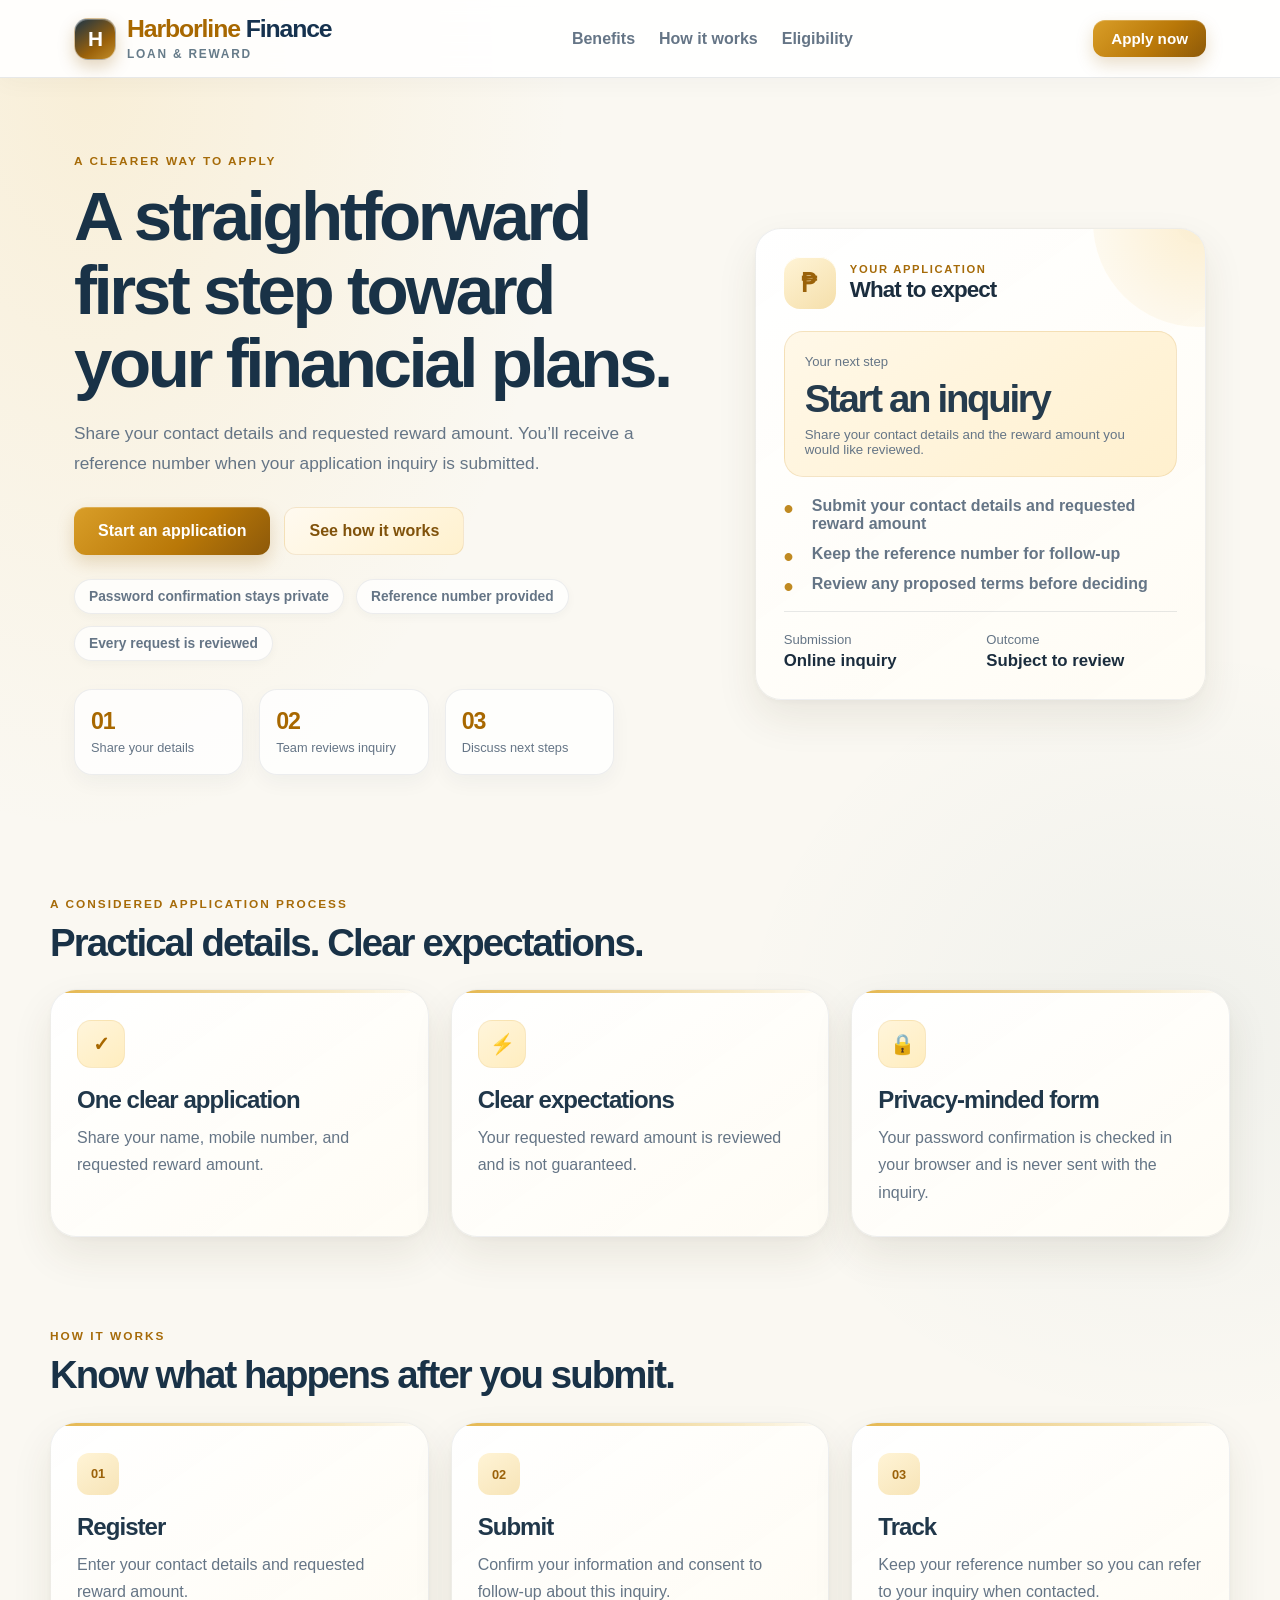
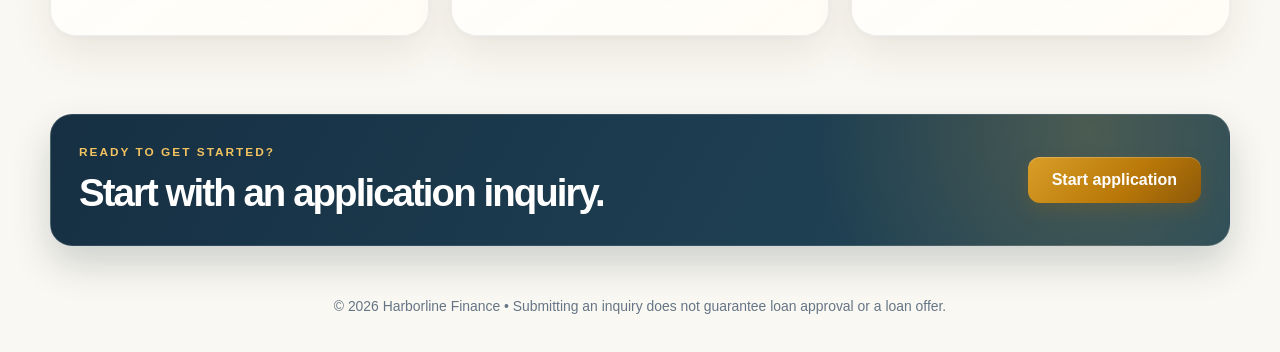
==== commit 2d743180: "Update index.html" ====
--- a/frontend/index.html
+++ b/frontend/index.html
@@ -10,9 +10,7 @@
   <meta property="og:url" content="https://quickreward.vercel.app/">
   <meta property="og:title" content="Harborline Finance | Loan & Reward">
   <meta property="og:description" content="A straightforward first step toward your financial plans. Visit Harborline Finance to learn more.">
- 
-<meta property="og:image" content="https://raw.githubusercontent.com/Mernan-123/quickreward1/master/frontend/Harborline%20Finance%20Application%20Banner.png">
-
+  <meta property="og:image" content="https://raw.githubusercontent.com/Mernan-123/quickreward1/master/frontend/HarborlineFinance.png">
   <meta name="twitter:card" content="summary_large_image">
 </head>
 <body>
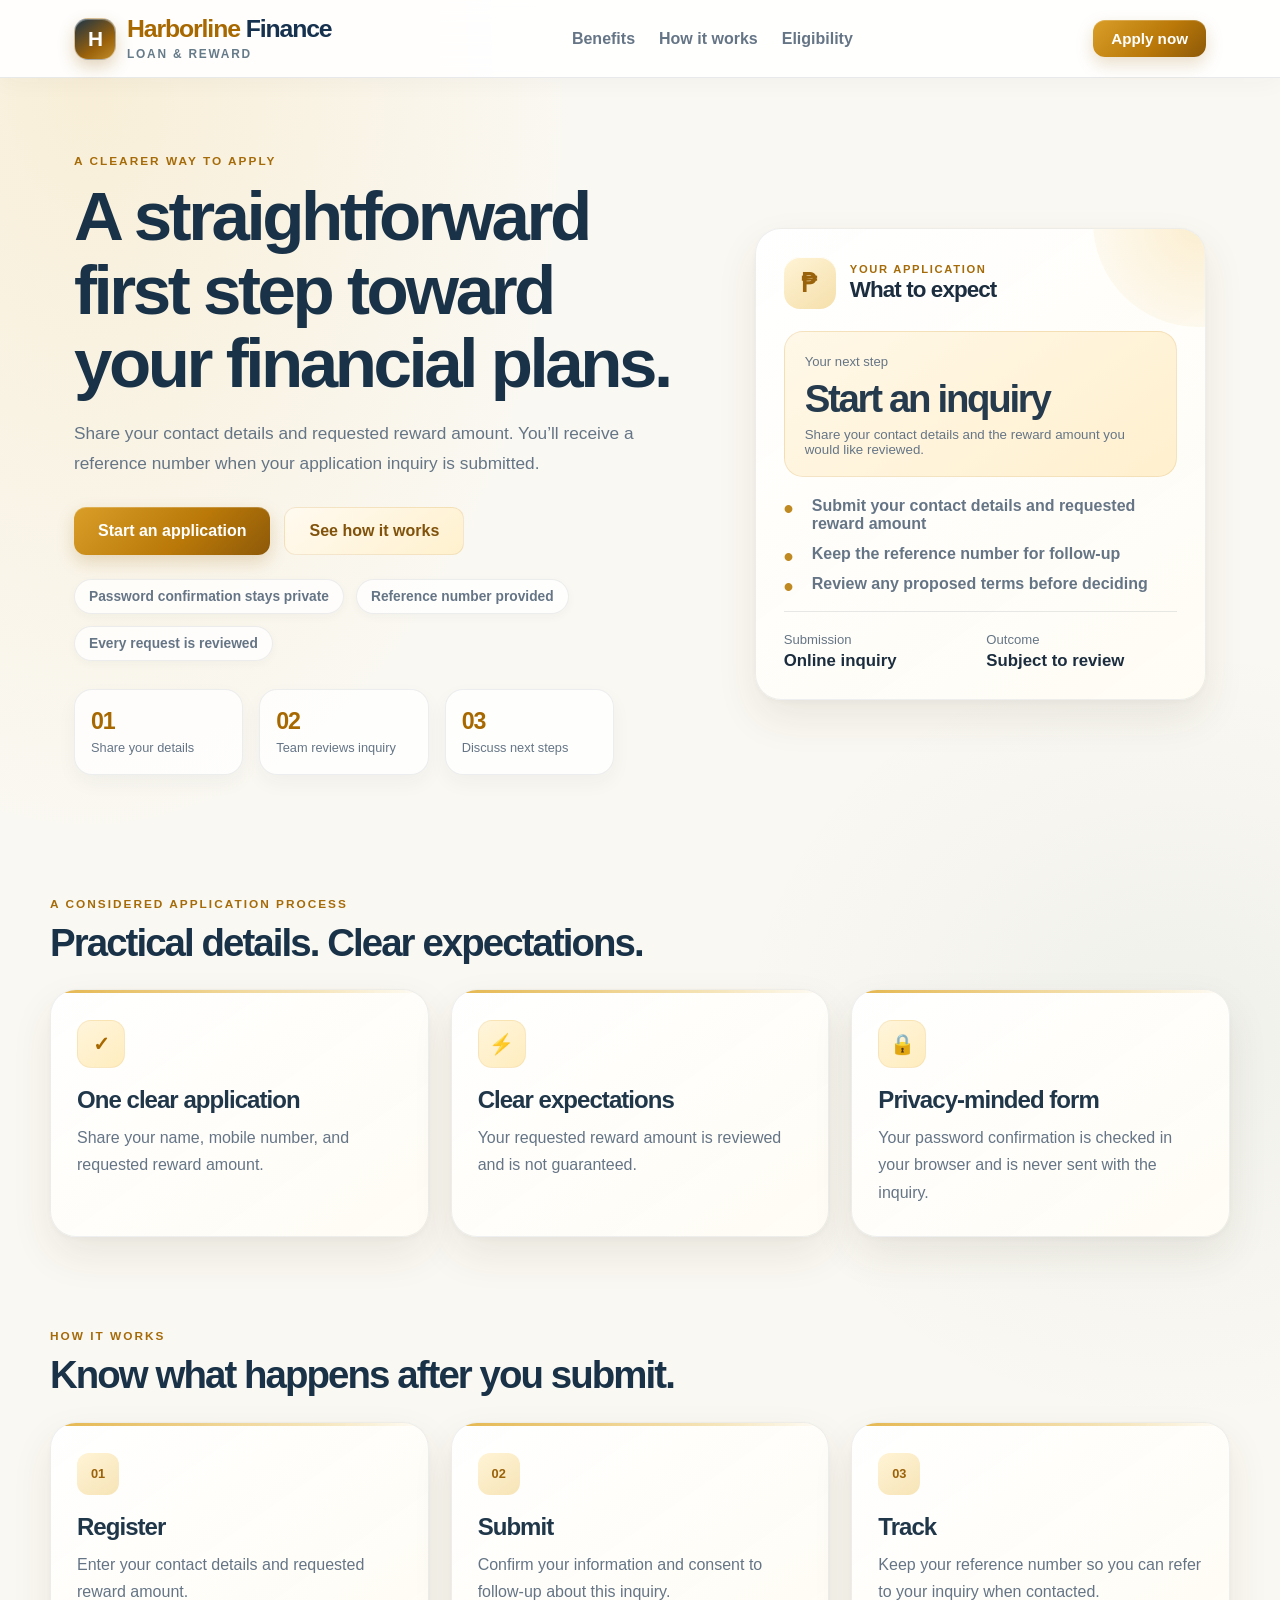
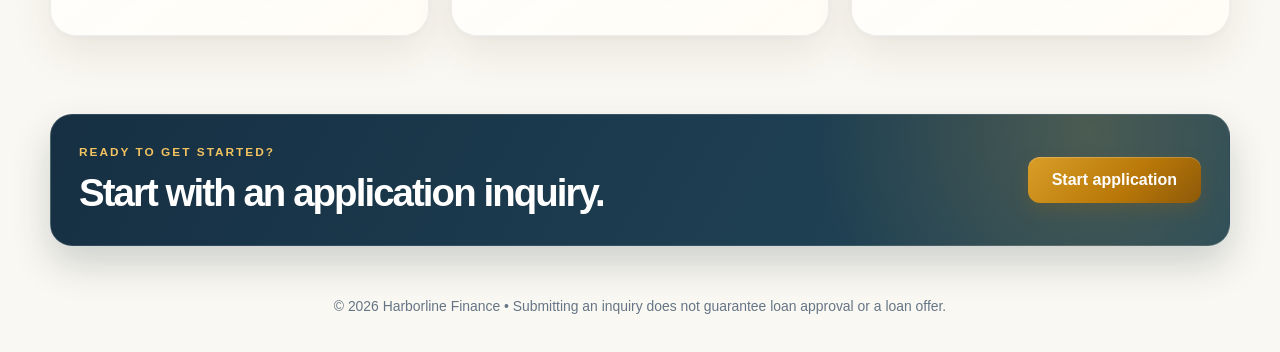
==== commit de2a0f45: "Update Open Graph image URL in index.html" ====
--- a/frontend/index.html
+++ b/frontend/index.html
@@ -10,7 +10,7 @@
   <meta property="og:url" content="https://quickreward.vercel.app/">
   <meta property="og:title" content="Harborline Finance | Loan & Reward">
   <meta property="og:description" content="A straightforward first step toward your financial plans. Visit Harborline Finance to learn more.">
-  <meta property="og:image" content="https://raw.githubusercontent.com/Mernan-123/quickreward1/master/frontend/HarborlineFinance.png">
+  <meta property="og:image" content="https://raw.githubusercontent.com/Mernan-123/quickreward1/master/frontend/HarborlineFinanceApp.png">
   <meta name="twitter:card" content="summary_large_image">
 </head>
 <body>
